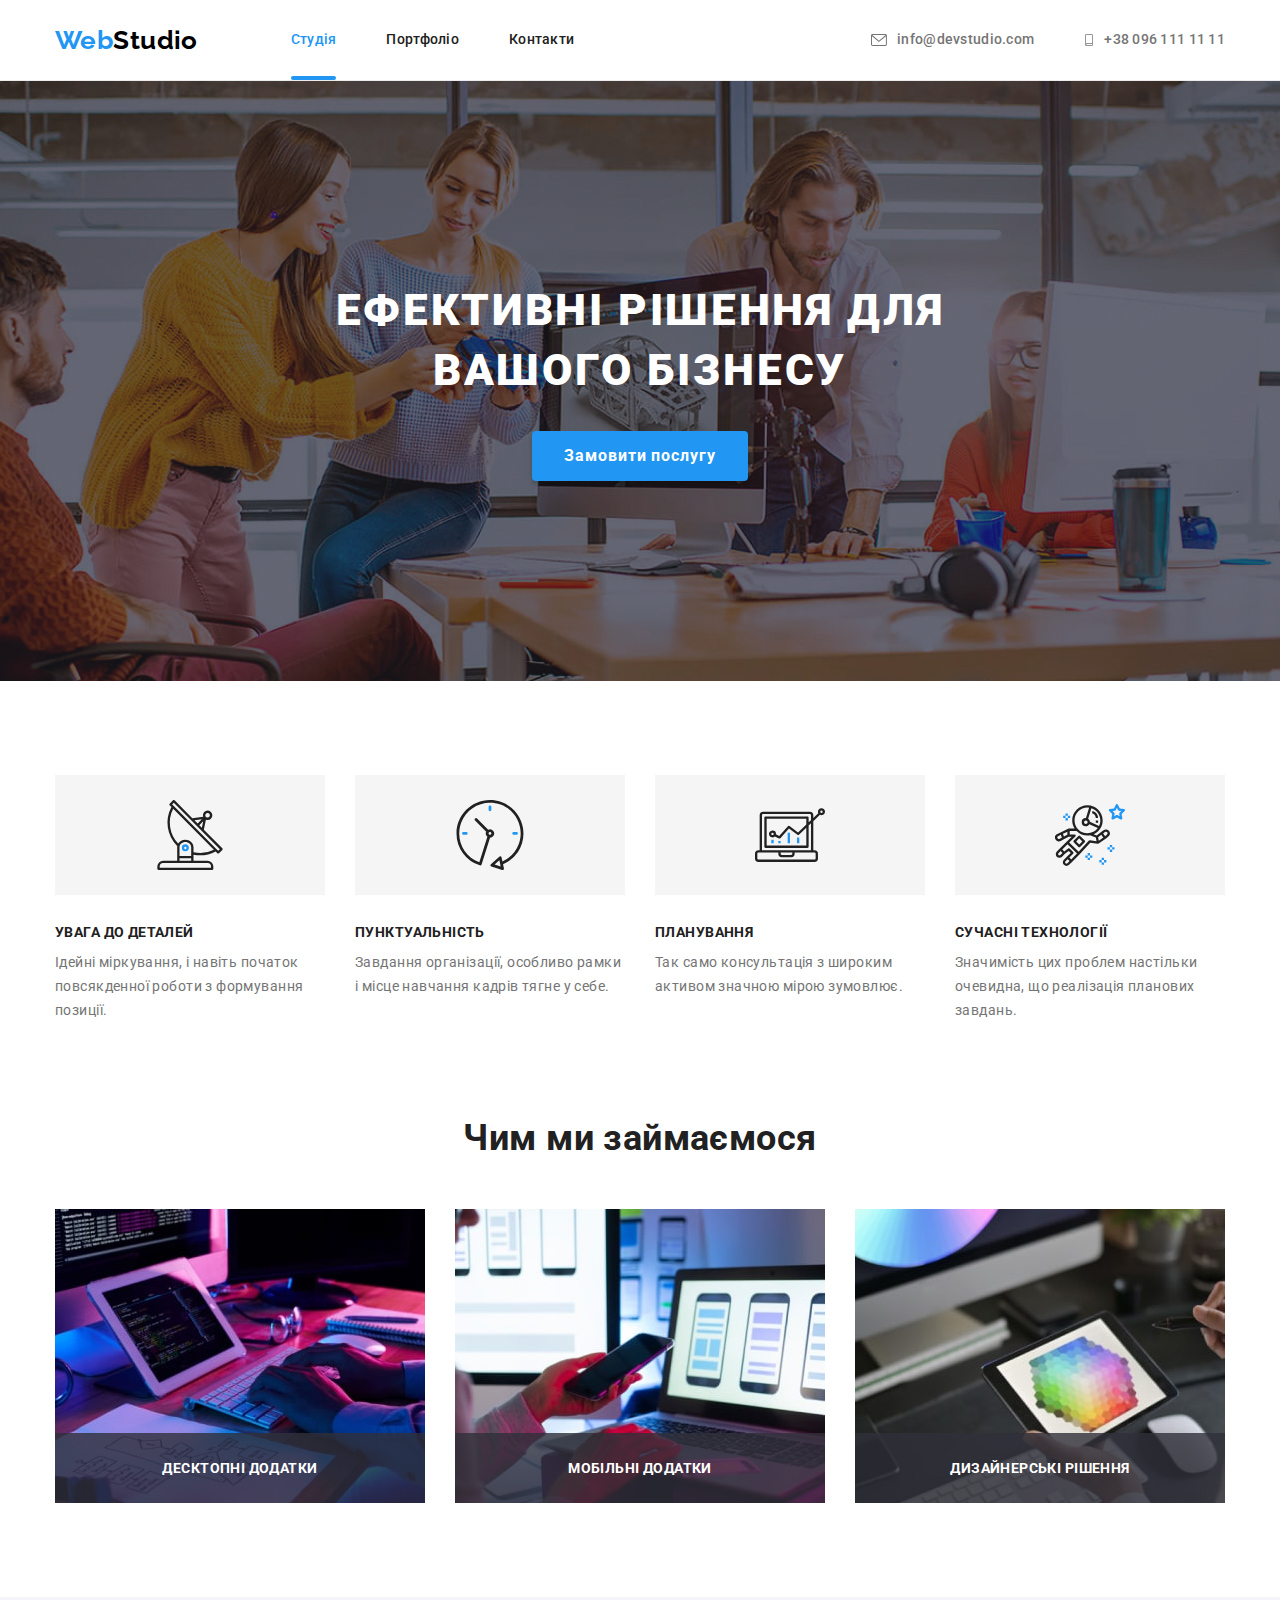
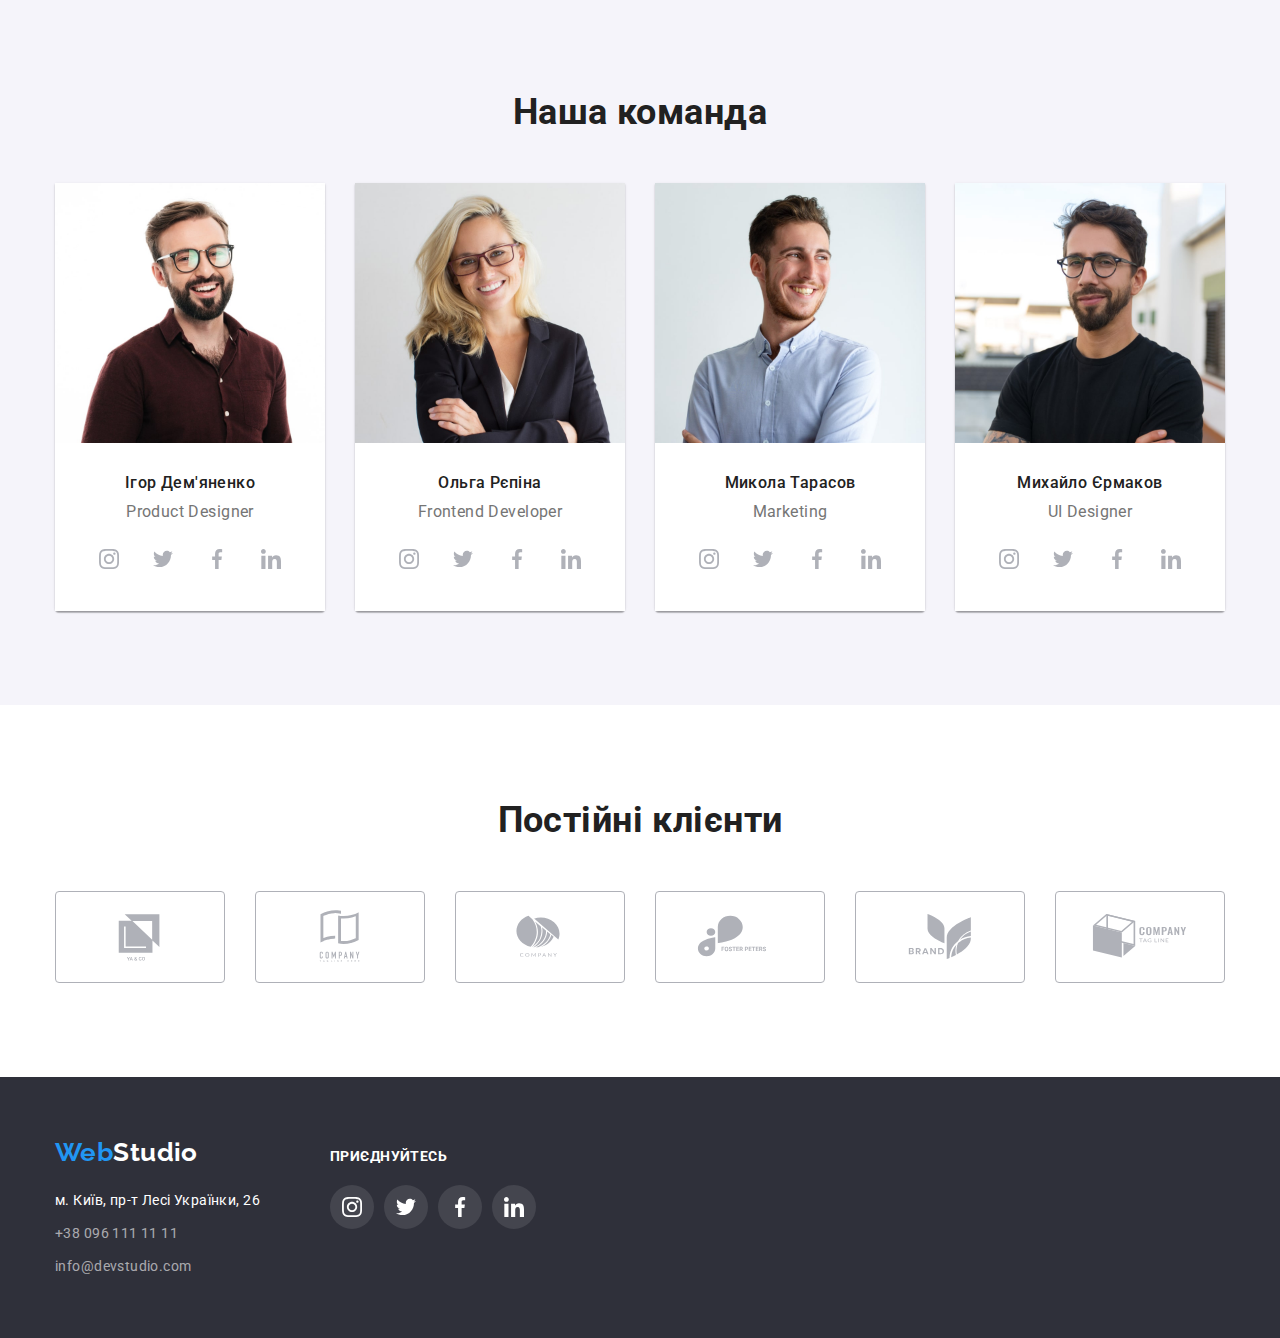
==== index.html @ b25324fd "initial commit" ====
<!DOCTYPE html>
<html lang="uk">
  <head>
    <meta charset="UTF-8" />
    <meta http-equiv="X-UA-Compatible" content="IE=edge" />
    <meta name="viewport" content="width=device-width, initial-scale=1.0" />
    <title>Студія</title>
    <link
      rel="stylesheet"
      href="https://cdnjs.cloudflare.com/ajax/libs/modern-normalize/1.0.0/modern-normalize.min.css"
    />
    <link rel="stylesheet" href="./css/styles.css" />
    <link
      href="https://fonts.googleapis.com/css2?family=Raleway:wght@700&family=Roboto:wght@400;500;700;900&display=swap"
      rel="stylesheet"
    />
  </head>

  <body>
    <header>
      <div class="container common-head">
        <a href="./index.html" class="logo"
          >Web<span class="logo-studio">Studio</span></a
        >

        <nav>
          <ul class="site-nav list">
            <li class="nav-item">
              <a href="./index.html" class="nav-elements current">Студія</a>
            </li>
            <li class="nav-item">
              <a href="./portfolio.html" class="nav-elements">Портфоліо</a>
            </li>
            <li class="nav-item">
              <a href="" class="nav-elements">Контакти</a>
            </li>
          </ul>
        </nav>
        <ul class="head-contacts list">
          <li class="contact-item">
            <a href="mailto:info@devstudio.com" class="nav-elements">
              <svg class="icon-mail" width="16" >
                <use
                  href="./images/icons.svg/symbol-defs.svg#icon-envelopeopti"
                /></svg
              >info@devstudio.com
            </a>
          </li>
          <li class="contact-item">
            <a href="tel:+380961111111" class="nav-elements">
              <svg class="icon-tel" width="10" >
                <use
                  href="./images/icons.svg/symbol-defs.svg#icon-smartphoneopti"
                ></use></svg
              >+38 096 111 11 11</a
            >
          </li>
        </ul>
      </div>
    </header>

    <main>
      <section class="headline">
        <div class="container">
          <h1 class="title">Ефективні рішення для вашого бізнесу</h1>
          <button data-modal-open type="button" class="order-btn">Замовити послугу</button>
        </div>
      </section>
<div data-modal class="backdrop is-hidden">
  <div class="modal">
    <button data-modal-close type="button" class="close-btn">
      <svg class="close-icon" width="18" heigth="18">
      <use href="./images/icons.svg/symbol-defs.svg#icon-close-blackopti"/></svg>
    </button>
  </div>
</div>

      <section class="section">
        <div class="container">
          <h2 class="hidden-title">Особливості</h2>
          <ul class="our-features list">
            <li class="feature antenna">
              <h3 class="title">УВАГА ДО ДЕТАЛЕЙ</h3>
              <p class="desr">
                Ідейні міркування, і навіть початок повсякденної роботи з
                формування позиції.
              </p>
            </li>
            <li class="feature clock">
              <h3 class="title">ПУНКТУАЛЬНІСТЬ</h3>
              <p class="desr">
                Завдання організації, особливо рамки і місце навчання кадрів
                тягне у себе.
              </p>
            </li>
            <li class="feature diagram">
              <h3 class="title">ПЛАНУВАННЯ</h3>
              <p class="desr">
                Так само консультація з широким активом значною мірою зумовлює.
              </p>
            </li>
            <li class="feature astronaut">
              <h3 class="title">СУЧАСНІ ТЕХНОЛОГІЇ</h3>
              <p class="desr">
                Значимість цих проблем настільки очевидна, що реалізація
                планових завдань.
              </p>
            </li>
          </ul>
        </div>
      </section>
      <section class="desc-doing section">
        <div class="container">
          <h2 class="title">Чим ми займаємося</h2>
          <ul class="doing-item list">
            <li class="img">
              <img src="./images/img-min.jpg" alt="Coding" width="370" />
              <p class="doing-item-descr">Десктопні Додатки</p>
            </li>
            <li class="img">
              <img src="./images/img(1)-min.jpg" alt="Markup" width="370" />
              <p class="doing-item-descr">Мобільні додатки</p>
            </li>
            <li class="img">
              <img
                src="./images/img(2)-min.jpg"
                alt="Web designing"
                width="370"
              />
              <p class="doing-item-descr">Дизайнерські рішення</p>
            </li>
          </ul>
        </div>
      </section>
      <section class="team section">
        <div class="container">
          <h2 class="title">Наша команда</h2>
          <ul class="common-team list">
            <li class="one-of">
              <img
                src="./images/team-min.jpg"
                alt="Ihor Demyanenko"
                width="270"
              />
              <div class="person">
                <h3 class="name">Ігор Дем'яненко</h3>
                <p class="job">Product Designer</p>
                <ul class="list-icons">
                  <li class="icon">
                    <a href="" class="link-network"
                      ><svg class="icon-network" width="20" >
                        <use
                          href="./images/icons.svg/symbol-defs.svg#icon-instagramopti"
                        /></svg
                    ></a>
                  </li>
                  <li class="icon">
                    <a href="" class="link-network"
                      ><svg class="icon-network" width="20" >
                        <use
                          href="./images/icons.svg/symbol-defs.svg#icon-twitteropti"
                        ></use></svg
                    ></a>
                  </li>
                  <li class="icon">
                    <a href="" class="link-network"
                      ><svg class="icon-network" width="20" >
                        <use
                          href="./images/icons.svg/symbol-defs.svg#icon-facebookopti"
                        ></use></svg
                    ></a>
                  </li>
                  <li class="icon">
                    <a href="" class="link-network"
                      ><svg class="icon-network" width="20">
                        <use
                          href="./images/icons.svg/symbol-defs.svg#icon-linkedinopti"
                        ></use></svg
                    ></a>
                  </li>
                </ul>
              </div>
            </li>
            <li class="one-of">
              <img src="./images/team1-min.jpg" alt="Olga Repina" width="270" />
              <div class="person">
                <h3 class="name">Ольга Рєпіна</h3>
                <p class="job">Frontend Developer</p>
                <ul class="list-icons">
                  <li class="icon">
                    <a href="" class="link-network"
                      ><svg class="icon-network" width="20" >
                        <use
                          href="./images/icons.svg/symbol-defs.svg#icon-instagramopti"
                        /></svg
                    ></a>
                  </li>
                  <li class="icon">
                    <a href="" class="link-network"
                      ><svg class="icon-network" width="20" >
                        <use
                          href="./images/icons.svg/symbol-defs.svg#icon-twitteropti"
                        ></use></svg
                    ></a>
                  </li>
                  <li class="icon">
                    <a href="" class="link-network"
                      ><svg class="icon-network" width="20" >
                        <use
                          href="./images/icons.svg/symbol-defs.svg#icon-facebookopti"
                        ></use></svg
                    ></a>
                  </li>
                  <li class="icon">
                    <a href="" class="link-network"
                      ><svg class="icon-network" width="20" >
                        <use
                          href="./images/icons.svg/symbol-defs.svg#icon-linkedinopti"
                        ></use></svg
                    ></a>
                  </li>
                </ul>
              </div>
            </li>
            <li class="one-of">
              <img
                src="./images/team2-min.jpg"
                alt="Mykola Tarasov"
                width="270"
              />
              <div class="person">
                <h3 class="name">Микола Тарасов</h3>
                <p class="job">Marketing</p>
                <ul class="list-icons">
                  <li class="icon">
                    <a href="" class="link-network"
                      ><svg class="icon-network" width="20" >
                        <use
                          href="./images/icons.svg/symbol-defs.svg#icon-instagramopti"
                        /></svg
                    ></a>
                  </li>
                  <li class="icon">
                    <a href="" class="link-network"
                      ><svg class="icon-network" width="20">
                        <use
                          href="./images/icons.svg/symbol-defs.svg#icon-twitteropti"
                        ></use></svg
                    ></a>
                  </li>
                  <li class="icon">
                    <a href="" class="link-network"
                      ><svg class="icon-network" width="20" >
                        <use
                          href="./images/icons.svg/symbol-defs.svg#icon-facebookopti"
                        ></use></svg
                    ></a>
                  </li>
                  <li class="icon">
                    <a href="" class="link-network"
                      ><svg class="icon-network" width="20" >
                        <use
                          href="./images/icons.svg/symbol-defs.svg#icon-linkedinopti"
                        ></use></svg
                    ></a>
                  </li>
                </ul>
              </div>
            </li>
            <li class="one-of">
              <img
                src="./images/team3-min.jpg"
                alt="Mykhailo Yermakov"
                width="270"
              />
              <div class="person">
                <h3 class="name">Михайло Єрмаков</h3>
                <p class="job">UI Designer</p>
                <ul class="list-icons">
                  <li class="icon">
                    <a href="" class="link-network"
                      ><svg class="icon-network" width="20" >
                        <use
                          href="./images/icons.svg/symbol-defs.svg#icon-instagramopti"
                        /></svg
                    ></a>
                  </li>
                  <li class="icon">
                    <a href="" class="link-network"
                      ><svg class="icon-network" width="20" >
                        <use
                          href="./images/icons.svg/symbol-defs.svg#icon-twitteropti"
                        ></use></svg
                    ></a>
                  </li>
                  <li class="icon">
                    <a href="" class="link-network"
                      ><svg class="icon-network" width="20" >
                        <use
                          href="./images/icons.svg/symbol-defs.svg#icon-facebookopti"
                        ></use></svg
                    ></a>
                  </li>
                  <li class="icon">
                    <a href="" class="link-network"
                      ><svg class="icon-network" width="20" >
                        <use
                          href="./images/icons.svg/symbol-defs.svg#icon-linkedinopti"
                        ></use></svg
                    ></a>
                  </li>
                </ul>
              </div>
            </li>
          </ul>
        </div>
      </section>
      <section class="companies section">
        <div class="container">
        <h2 class="title">Постійні клієнти</h2>
          <ul class="common-companies">
            <li class="company">
              <a href="" class="link-company"
                ><svg class="logo-company" width="106" >
                  <use
                    href="./images/icons.svg/symbol-defs.svg#icon-Logoopti"
                  /></svg
              ></a>
            </li>
            <li class="company">
              <a href="" class="link-company"
                ><svg class="logo-company" width="106" >
                  <use
                    href="./images/icons.svg/symbol-defs.svg#icon-Logo1opti"
                  /></svg
              ></a>
            </li>
            <li class="company">
              <a href="" class="link-company"
                ><svg class="logo-company" width="106" >
                  <use
                    href="./images/icons.svg/symbol-defs.svg#icon-Logo2opti"
                  /></svg
              ></a>
            </li>
            <li class="company">
              <a href="" class="link-company"
                ><svg class="logo-company" width="106" >
                  <use
                    href="./images/icons.svg/symbol-defs.svg#icon-Logo3opti"
                  /></svg
              ></a>
            </li>
            <li class="company">
              <a href="" class="link-company"
                ><svg class="logo-company" width="106" >
                  <use
                    href="./images/icons.svg/symbol-defs.svg#icon-Logo4opti"
                  /></svg
              ></a>
            </li>
            <li class="company">
              <a href="" class="link-company"
                ><svg class="logo-company" width="106" >
                  <use
                    href="./images/icons.svg/symbol-defs.svg#icon-Logo5opti"
                  /></svg
              ></a>
            </li>
          </ul>
        </div>
      </section>
    </main>
    <footer class="footer-contacts">
      <div class="container footer">
        <div>
          <a href="./index.html" class="logo"
            >Web<span class="logo-studio-foot">Studio</span></a
          >
          <address class="common-contacts footer">
            <ul class="contacts">
              <li class="item">
                <a
                  href="https://goo.gl/maps/SLytjCsaKBYsRHtB6"
                  class="contact address"
                  >м. Київ, пр-т Лесі Українки, 26</a
                >
              </li>
              <li class="item">
                <a href="tel:+380961111111" class="contact"
                  >+38 096 111 11 11</a
                >
              </li>
              <li class="item">
                <a href="mailto:info@devstudio.com" class="contact"
                  >info@devstudio.com</a
                >
              </li>
            </ul>
          </address>
        </div>
        <div class="footer-networks">
          <p class="title">Приєднуйтесь</p>
          <ul class="footer-list-items">
            <li class="footer-item insta">
              <a href="" class="footer-link-network"
                ><svg class="icon-network" width="20" >
                  <use
                    href="./images/icons.svg/symbol-defs.svg#icon-instagramopti"
                  ></use></svg
              ></a>
            </li>
            <li class="footer-item twitter">
              <a href="" class="footer-link-network"
                ><svg class="icon-network" width="20" >
                  <use
                    href="./images/icons.svg/symbol-defs.svg#icon-twitteropti"
                  ></use></svg
              ></a>
            </li>
            <li class="footer-item facebook">
              <a href="" class="footer-link-network"
                ><svg class="icon-network" width="20" >
                  <use
                    href="./images/icons.svg/symbol-defs.svg#icon-facebookopti"
                  ></use></svg
              ></a>
            </li>
            <li class="footer-item linkedin">
              <a href="" class="footer-link-network"
                ><svg class="icon-network" width="20" >
                  <use
                    href="./images/icons.svg/symbol-defs.svg#icon-linkedinopti"
                  ></use></svg
              ></a>
            </li>
          </ul>
        </div>
      </div>
    </footer>
    <script src="./js/modal.js"></script>
  </body>
</html>
---- css/styles.css ----
html {
  box-sizing: border-box;
}
*,
*::before,
*::after {
  box-sizing: inherit;
}
:root {
  --base-color: #212121;
  --active-color: #2196f3;
  --desrp-color: #757575;
  --base-background-color: #f5f5f5;
  --special-backsround-color: #2f303a;
  --employee-background-color: #f5f4fa;
  --logo-studio-color: #000000;
  --white-text-color: #ffffff;
  --white-translucent-color: rgba(255, 255, 255, 0.6);
  --order-background-color: #188ce8;
  --border-color: #ececec;
  --icons-noactive-color: #afb1b8;
}
body {
  margin: 0;

  font-family: "Roboto", sans-serif;
  font-size: 14px;
  letter-spacing: 0.03em;
  line-height: 1.2;
  font-style: normal;
  color: var(--base-color);
  background-color: var(--white-text-color);
}
.container {
  width: 1200px;
  padding-left: 15px;
  padding-right: 15px;
  margin: 0 auto;
  /* outline: 3px solid #000000; */
}
.section {
  padding-top: 94px;
  padding-bottom: 94px;
}
h1,
h2,
h3,
ul,
p {
  margin: 0;
  padding: 0;

  list-style: none;
}
img {
  display: block;
  max-width: 100%;
  height: auto;
}
.container.common-head {
  display: flex;
  align-items: center;
}
header {
  border-bottom: 1px solid var(--border-color);
}
.logo {
  margin-right: 93px;

  text-decoration: none;
  color: var(--active-color);
  font-family: "Raleway";
  font-weight: 700;
  font-size: 26px;
  line-height: 1.19;
}
.logo-studio {
  color: var(--logo-studio-color);
}
.logo-studio-foot {
  color: var(--white-text-color);
}
.site-nav {
  display: flex;
  font-weight: 500;
  letter-spacing: 0.02em;
  line-height: 1.14;
}
.nav-item:not(:last-child) {
  margin-right: 50px;
}

.head-contacts {
  display: flex;
  margin-left: auto;

  font-weight: 500;
  line-height: 1.14;
  letter-spacing: 0.02em;
}
.head-contacts .contact-item:not(:last-child) {
  margin-right: 50px;
}
.nav-elements {
  display: block;
  padding-top: 32px;
  padding-bottom: 32px;
  text-decoration: none;
  color: var(--base-color);
  transition: color 250ms cubic-bezier(0.4, 0, 0.2, 1);
}
.site-nav .nav-elements.current {
  color: var(--active-color);
  position: relative;
}
.site-nav .nav-elements.current::after {
  position: absolute;
  left: 0;
  bottom: 0;
  content: "";
  background: var(--active-color);
  width: 100%;
  height: 4px;
  border-radius: 2px;
}
.head-contacts .nav-elements {
  color: var(--desrp-color);
}
.contact-item .nav-elements {
  display: flex;
  align-items: center;
}
.icon-mail,
.icon-tel {
  height: 12px;
  margin-right: 10px;
  fill: currentColor;
}

.nav-elements:hover,
.nav-elements:focus {
  color: var(--active-color);
}
.headline {
  padding-top: 200px;
  padding-bottom: 200px;
  max-width: 1600px;
  height: 600px;
  margin: 0 auto;
  text-align: center;

  background-color: var(--special-backsround-color);

  background-image: linear-gradient(
      to right,
      rgba(47, 48, 58, 0.4),
      rgba(47, 48, 58, 0.4)
    ),
    url(../images/bg.jpg);
  background-repeat: no-repeat;
  background-position: center;
  background-size: cover;
}

.headline .title {
  margin: 0;
  margin-bottom: 30px;
  margin-right: auto;
  margin-left: auto;
  width: 696px;

  color: var(--white-text-color);
  font-weight: 900;
  font-size: 44px;
  line-height: 1.36;
  letter-spacing: 0.06em;
  text-transform: uppercase;
}
.headline .order-btn {
  background-color: var(--active-color);
  color: var(--white-text-color);
  width: 216px;
  height: 50px;
  font-weight: 700;
  font-size: 16px;
  line-height: 1.875;
  letter-spacing: 0.06em;
  cursor: pointer;
  box-shadow: 0px 4px 4px rgba(0, 0, 0, 0.15);
  border-radius: 4px;
  border: none;
  transition: background-color 250ms cubic-bezier(0.4, 0, 0.2, 1);
}
.headline .order-btn:hover,
.headline .order-btn:focus {
  background-color: var(--order-background-color);
}
.our-features {
  display: flex;
}

.feature {
  width: 270px;
}
.feature::before {
  display: block;
  margin-bottom: 30px;
  content: "";

  height: 120px;
  background-color: var(--base-background-color);
  background-repeat: no-repeat;

  background-position: center;
}
.feature.antenna::before {
  background-image: url(../images/icons.svg/antennaopti.svg);
}
.feature.clock::before {
  background-image: url(../images/icons.svg/clockopti.svg);
}
.feature.diagram::before {
  background-image: url(../images/icons.svg/diagramopti.svg);
}
.feature.astronaut::before {
  background-image: url(../images/icons.svg/astronautopti.svg);
}
.feature:not(:last-child) {
  margin-right: 30px;
}
.our-features .title {
  margin-bottom: 10px;
  font-size: 14px;
  font-weight: 700;
  line-height: 1.14;
  text-transform: uppercase;
}
.our-features .desr {
  color: var(--desrp-color);
  line-height: 1.71;
}

/* doing */

.desc-doing {
  padding-top: 0;
}
.desc-doing .title {
  margin-bottom: 50px;

  font-weight: 700;
  font-size: 36px;
  line-height: 42px;
  text-align: center;
}

.doing-item {
  display: flex;
  position: relative;
}
.doing-item .img:not(:last-child) {
  margin-right: 30px;
}
.doing-item-descr {
  margin: 0 auto;
  padding-top: 27px;
  padding-bottom: 27px;
  display: block;
  max-width: 370px;
  position: absolute;
  bottom: 0;
  width: 100%;

  font-style: normal;
  font-weight: 700;
  color: var(--white-text-color);
  line-height: calc(16 / 14);
  text-align: center;

  text-transform: uppercase;

  background: rgba(47, 48, 58, 0.8);
}

/* team */
.team {
  text-align: center;
  background-color: var(--employee-background-color);
}
.team .title {
  margin-bottom: 50px;

  font-weight: 700;
  font-size: 36px;
  line-height: 42px;
}
.common-team {
  display: flex;
}
.common-team .one-of {
  width: 270px;
  box-shadow: 0px 1px 3px rgba(0, 0, 0, 0.12), 0px 1px 1px rgba(0, 0, 0, 0.14),
    0px 2px 1px rgba(0, 0, 0, 0.2);
  border-radius: 0px 0px 4px 4px;
}
.common-team .one-of:not(:last-child) {
  margin-right: 30px;
}
.person {
  padding-top: 30px;
  padding-bottom: 30px;
  background-color: var(--white-text-color);
}
.person .name {
  margin-bottom: 10px;
  font-weight: 500;
  font-size: 16px;
  line-height: 1.1875;
}
.person .job {
  margin-bottom: 16px;
  font-size: 16px;
  line-height: 1.1875;
  color: var(--desrp-color);
}
.list-icons {
  padding: 0 32px;
  display: flex;
  justify-content: space-between;
}
.list-icons .icon {
  height: 44px;
  width: 44px;
}
.link-network {
  width: 100%;
  height: 100%;
  display: flex;
  justify-content: center;
  align-items: center;
  text-decoration: none;
  color: var(--icons-noactive-color);
  border-radius: 50%;
  transition: color 250ms cubic-bezier(0.4, 0, 0.2, 1), background-color 250ms cubic-bezier(0.4, 0, 0.2, 1);
}
.icon-network {
  height: 20px;
  align-items: center;
  fill: currentColor;
}
.link-network:hover,
.link-network:focus {
  background-color: var(--active-color);
  color: var(--white-text-color);
}

.common-companies {
  display: flex;
  justify-content: space-between;
}
.companies .title {
  text-align: center;
  margin-bottom: 50px;

  font-weight: 700;
  font-size: 36px;
  line-height: 42px;
}
.company {
  width: 170px;
  height: 92px;
}
.company .link-company {
  display: flex;
  align-items: center;
  justify-content: center;
  width: 100%;
  height: 100%;
  border: 1px solid #afb1b8;
  border-radius: 4px;
  color: var(--icons-noactive-color);
  transition: color 250ms cubic-bezier(0.4, 0, 0.2, 1), border-color 250ms cubic-bezier(0.4, 0, 0.2, 1);

}
.company .link-company:hover,
.company .link-company:focus {
  color: var(--active-color);
  border-color: var(--active-color);
}

.logo-company {
  height: 60px;
  width: 106px;
  fill: currentColor;
  transition: fill 250ms cubic-bezier(0.4, 0, 0.2, 1);
}


/* footer */

.footer-contacts {
  padding-top: 60px;
  padding-bottom: 60px;
  color: var(--white-text-color);
  background-color: var(--special-backsround-color);
  line-height: 1.71;
}
.container.footer {
  display: flex;
  align-items: baseline;
}
.footer .logo {
  margin-right: 0;
}
.common-contacts.footer {
  margin-top: 20px;
}
.footer-contacts .contact {
  text-decoration: none;
  color: var(--white-translucent-color);
  font-style: normal;
}
.contacts .item:not(:last-child) {
  margin-bottom: 9px;
}
.contact.address {
  color: var(--headline-text-colorhead);
}

.footer-list-items {
  display: flex;
  margin-top: 20px;
}
.footer-item {
  color: inherit;
  fill: inherit;
}
.footer-networks {
  margin-right: auto;
  margin-left: 70px;
  font-weight: 700;
  line-height: 1.14;
  text-transform: uppercase;
}
.footer-item {
  background: rgba(255, 255, 255, 0.1);
  height: 44px;
  width: 44px;
  border-radius: 50%;
}
.footer-item:not(:last-child) {
  margin-right: 10px;
}

.footer-link-network {
  width: 100%;
  height: 100%;
  color: inherit;
  fill: inherit;
  text-decoration: none;
  display: flex;
  align-items: center;
  justify-content: center;
  border-radius: 50%;
  transition: background-color 250ms cubic-bezier(0.4, 0, 0.2, 1);
}
.footer-link-network:hover,
.footer-link-network:focus {
  background-color: var(--active-color);
}
.icon-network {
  fill: currentColor;
}

/* filters */

.filters {
  margin-bottom: 50px;
  display: flex;
  justify-content: center;
}
.filters .item:not(:last-child) {
  margin-right: 8px;
}
.filters .el {
  padding: 6px 22px;
  cursor: pointer;
  font-family: inherit;
  font-size: 16px;
  line-height: 1.625;
  letter-spacing: 0.03em;
  text-align: center;
  border-radius: 4px;
  border-color: transparent;
  transition: background-color 250ms cubic-bezier(0.4, 0, 0.2, 1), color 250ms cubic-bezier(0.4, 0, 0.2, 1);
  

}
.filters .el:hover,
.filters .el:focus {
  background-color: var(--active-color);
  color: var(--white-text-color);
  box-shadow: 0px 3px 1px rgba(0, 0, 0, 0.1), 0px 1px 2px rgba(0, 0, 0, 0.08),
    0px 2px 2px rgba(0, 0, 0, 0.12);
}

/* projects */

.projects {
  display: flex;
  flex-wrap: wrap;
}
.projects .one-of {
  margin-right: 30px;
  margin-bottom: 30px;
  width: 370px;
  height: 404px;
}

.projects .one-of:nth-child(3n) {
  margin-right: 0;
}
.projects .one-of:nth-last-child(-n + 3) {
  margin-bottom: 0;
}
.projects-link {
  display: block;
  text-decoration: none;
  width: 100%;
  height: 100%;
  transition: box-shadow 250ms cubic-bezier(0.4, 0, 0.2, 1);
}
.projects-link:hover,
.projects-link:focus {
  box-shadow: 0px 1px 1px rgba(0, 0, 0, 0.12), 0px 4px 4px rgba(0, 0, 0, 0.06),
    1px 4px 6px rgba(0, 0, 0, 0.16);
}
.projects-img {
  position: relative;
  overflow: hidden;
}
.projects-overflow {
  display: block;
  position: absolute;
  top: 0;
  left: 0;
  padding: 63px 24px;
  width: 100%;
  height: 100%;
  transform: translateY(100%);

  font-size: 18px;
  line-height: calc(28 / 18);
  color: var(--white-text-color);
  background: rgba(33, 150, 243, 0.9);
  transition: transform 250ms cubic-bezier(0.4, 0, 0.2, 1);
  
}
.projects-link:hover .projects-overflow,
.projects-link:focus .projects-overflow {
  transform: translateY(0);
 
}
.projects .title {
  padding: 20px 24px;
  background-color: var(--white-text-color);
  border-left: 1px solid var(--border-color);
  border-right: 1px solid var(--border-color);
  border-bottom: 1px solid var(--border-color);
}
.projects-name {
  margin-bottom: 4px;
  font-weight: 700;
  font-size: 18px;
  line-height: 2;
  letter-spacing: 0.06em;
  color: var(--base-color);
}
.projects-descr {
  font-size: 16px;
  line-height: 1.875;
  color: var(--desrp-color);
}

.hidden-title {
  height: 0;

  visibility: hidden;
}

/* backdrop */

.backdrop {
  position: fixed;
  top: 0;
  left: 0;

  width: 100%;
  height: 100%;

  background-color: rgba(0, 0, 0, 0.2);
}
.backdrop.is-hidden {
  opacity: 0;
  pointer-events: none;
  visibility: hidden;
}
.modal {
  position: absolute;
  top: 50%;
  left: 50%;
  transform: translate(-50%, -50%);
  display: flex;
  justify-content: flex-end;

  width: 528px;
  height: 581px;

  background-color: var(--white-text-color);
  box-shadow: 0px 1px 3px rgba(0, 0, 0, 0.12), 0px 1px 1px rgba(0, 0, 0, 0.14),
    0px 2px 1px rgba(0, 0, 0, 0.2);
  border-radius: 4px;
}
.close-btn {
  margin-top: 8px;
  margin-right: 8px;
  display: flex;
  justify-content: center;
  align-items: center;
  height: 30px;
  width: 30px;
  border-radius: 50%;
  border: 1px solid rgba(0, 0, 0, 0.1);
}
.close-icon {
  fill: var(--logo-studio-color);
  height: 18px;
}
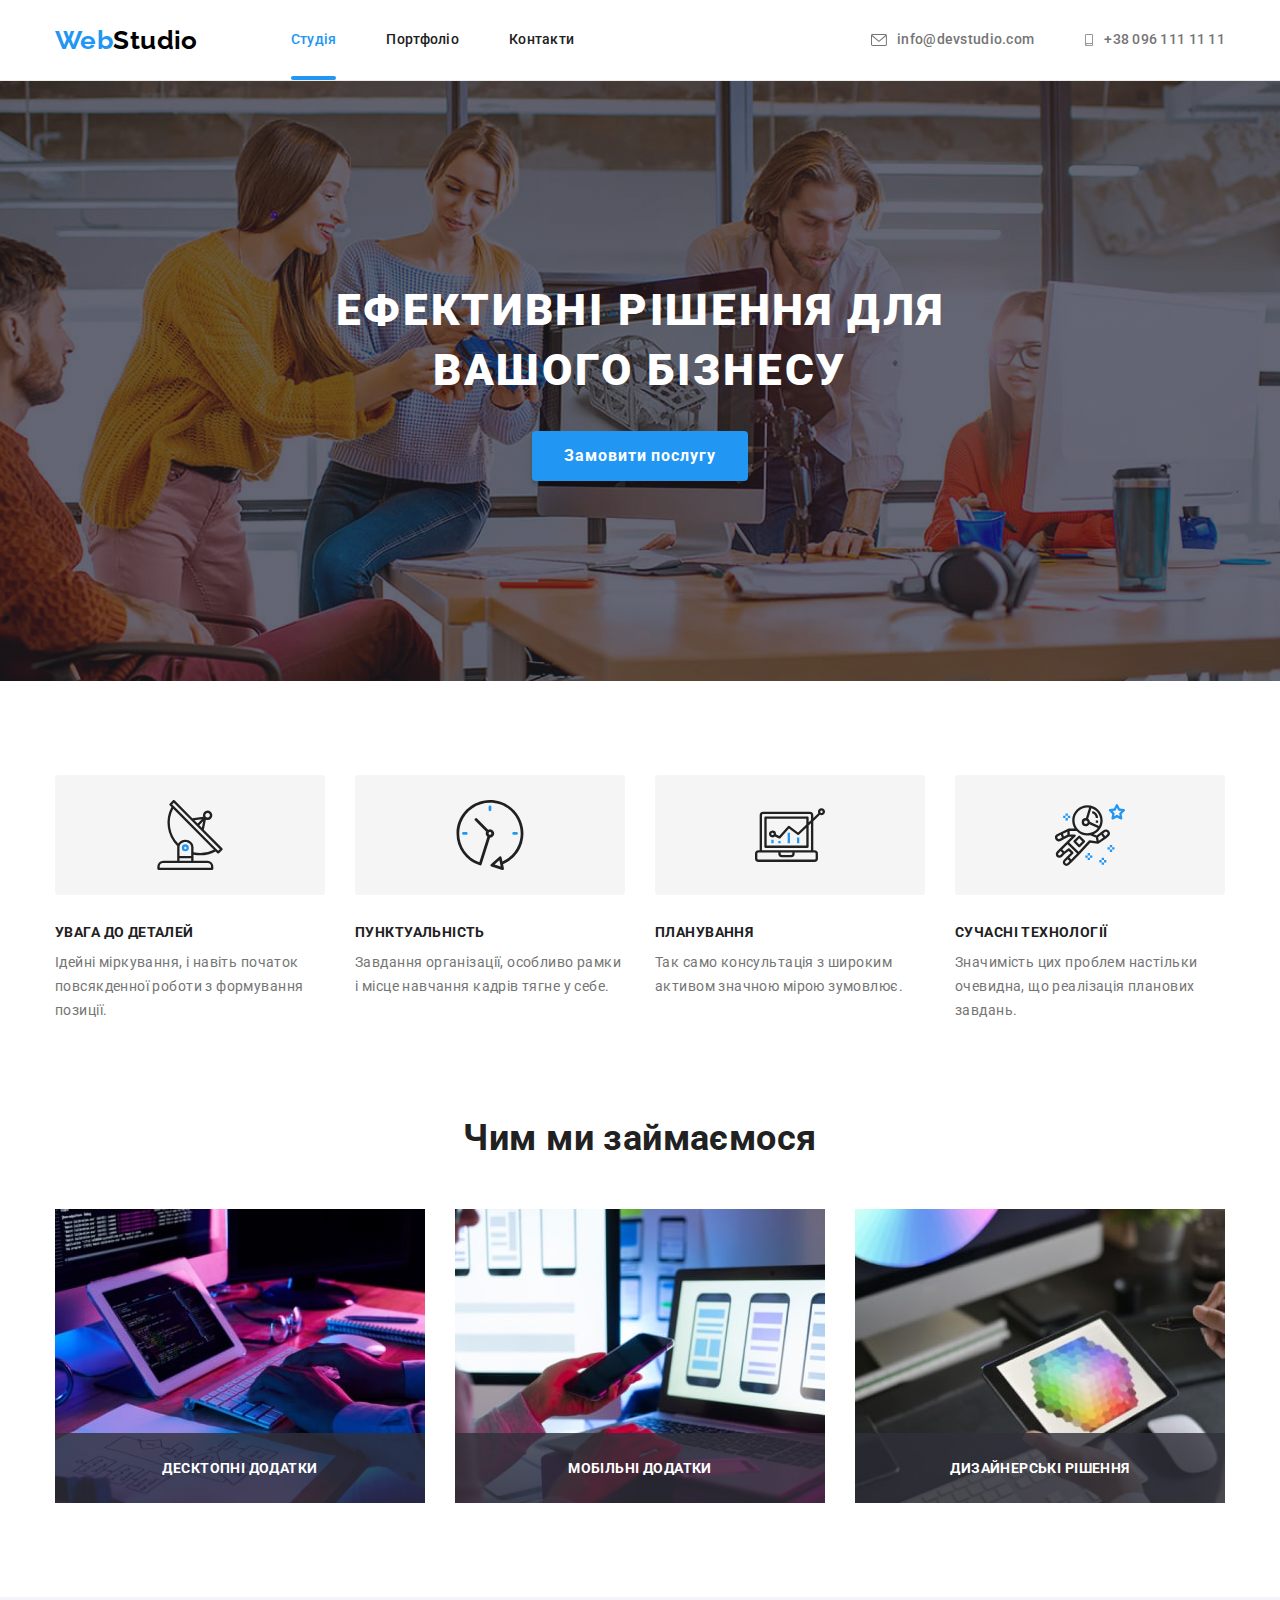
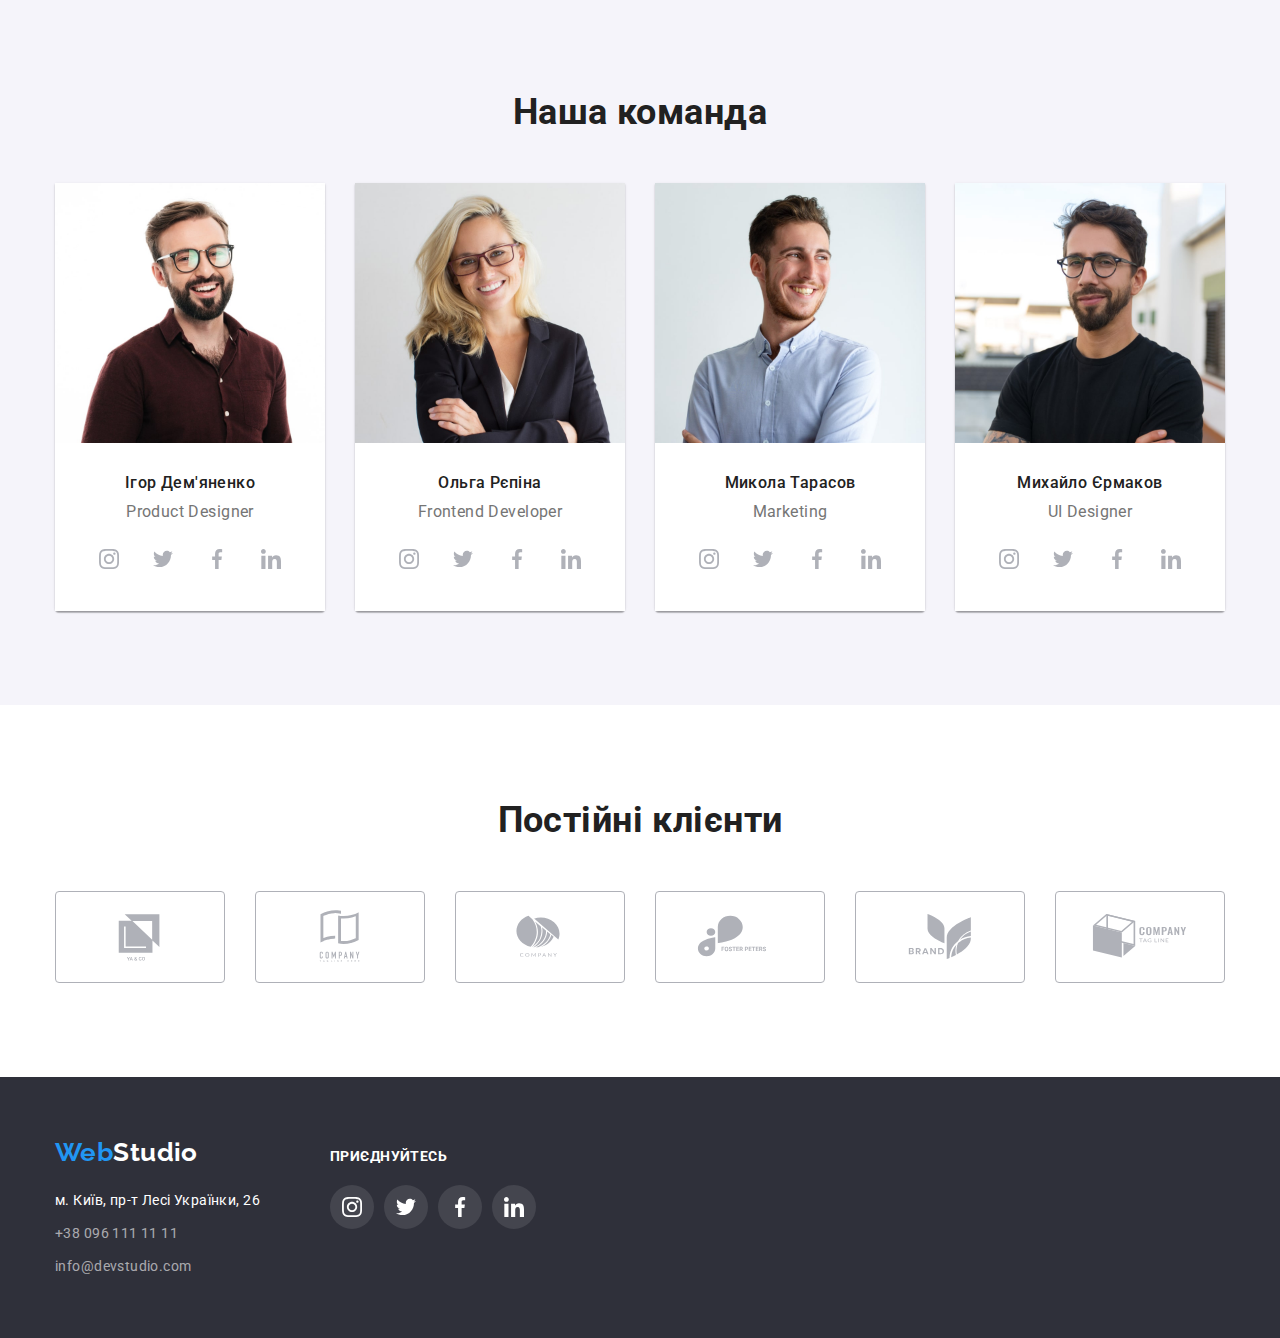
==== commit e2d9c65c: "taken into account comments after review" ====
--- a/index.html
+++ b/index.html
@@ -39,7 +39,7 @@
         <ul class="head-contacts list">
           <li class="contact-item">
             <a href="mailto:info@devstudio.com" class="nav-elements">
-              <svg class="icon-mail" width="16" >
+              <svg class="icon-mail" width="16">
                 <use
                   href="./images/icons.svg/symbol-defs.svg#icon-envelopeopti"
                 /></svg
@@ -48,7 +48,7 @@
           </li>
           <li class="contact-item">
             <a href="tel:+380961111111" class="nav-elements">
-              <svg class="icon-tel" width="10" >
+              <svg class="icon-tel" width="10">
                 <use
                   href="./images/icons.svg/symbol-defs.svg#icon-smartphoneopti"
                 ></use></svg
@@ -63,17 +63,22 @@
       <section class="headline">
         <div class="container">
           <h1 class="title">Ефективні рішення для вашого бізнесу</h1>
-          <button data-modal-open type="button" class="order-btn">Замовити послугу</button>
+          <button data-modal-open type="button" class="order-btn">
+            Замовити послугу
+          </button>
         </div>
       </section>
-<div data-modal class="backdrop is-hidden">
-  <div class="modal">
-    <button data-modal-close type="button" class="close-btn">
-      <svg class="close-icon" width="18" heigth="18">
-      <use href="./images/icons.svg/symbol-defs.svg#icon-close-blackopti"/></svg>
-    </button>
-  </div>
-</div>
+      <div data-modal class="backdrop is-hidden">
+        <div class="modal">
+          <button data-modal-close type="button" class="close-btn">
+            <svg class="close-icon" width="18" heigth="18">
+              <use
+                href="./images/icons.svg/symbol-defs.svg#icon-close-blackopti"
+              />
+            </svg>
+          </button>
+        </div>
+      </div>
 
       <section class="section">
         <div class="container">
@@ -148,7 +153,7 @@
                 <ul class="list-icons">
                   <li class="icon">
                     <a href="" class="link-network"
-                      ><svg class="icon-network" width="20" >
+                      ><svg class="icon-network" width="20">
                         <use
                           href="./images/icons.svg/symbol-defs.svg#icon-instagramopti"
                         /></svg
@@ -156,7 +161,7 @@
                   </li>
                   <li class="icon">
                     <a href="" class="link-network"
-                      ><svg class="icon-network" width="20" >
+                      ><svg class="icon-network" width="20">
                         <use
                           href="./images/icons.svg/symbol-defs.svg#icon-twitteropti"
                         ></use></svg
@@ -164,7 +169,7 @@
                   </li>
                   <li class="icon">
                     <a href="" class="link-network"
-                      ><svg class="icon-network" width="20" >
+                      ><svg class="icon-network" width="20">
                         <use
                           href="./images/icons.svg/symbol-defs.svg#icon-facebookopti"
                         ></use></svg
@@ -189,7 +194,7 @@
                 <ul class="list-icons">
                   <li class="icon">
                     <a href="" class="link-network"
-                      ><svg class="icon-network" width="20" >
+                      ><svg class="icon-network" width="20">
                         <use
                           href="./images/icons.svg/symbol-defs.svg#icon-instagramopti"
                         /></svg
@@ -197,7 +202,7 @@
                   </li>
                   <li class="icon">
                     <a href="" class="link-network"
-                      ><svg class="icon-network" width="20" >
+                      ><svg class="icon-network" width="20">
                         <use
                           href="./images/icons.svg/symbol-defs.svg#icon-twitteropti"
                         ></use></svg
@@ -205,7 +210,7 @@
                   </li>
                   <li class="icon">
                     <a href="" class="link-network"
-                      ><svg class="icon-network" width="20" >
+                      ><svg class="icon-network" width="20">
                         <use
                           href="./images/icons.svg/symbol-defs.svg#icon-facebookopti"
                         ></use></svg
@@ -213,7 +218,7 @@
                   </li>
                   <li class="icon">
                     <a href="" class="link-network"
-                      ><svg class="icon-network" width="20" >
+                      ><svg class="icon-network" width="20">
                         <use
                           href="./images/icons.svg/symbol-defs.svg#icon-linkedinopti"
                         ></use></svg
@@ -234,7 +239,7 @@
                 <ul class="list-icons">
                   <li class="icon">
                     <a href="" class="link-network"
-                      ><svg class="icon-network" width="20" >
+                      ><svg class="icon-network" width="20">
                         <use
                           href="./images/icons.svg/symbol-defs.svg#icon-instagramopti"
                         /></svg
@@ -250,7 +255,7 @@
                   </li>
                   <li class="icon">
                     <a href="" class="link-network"
-                      ><svg class="icon-network" width="20" >
+                      ><svg class="icon-network" width="20">
                         <use
                           href="./images/icons.svg/symbol-defs.svg#icon-facebookopti"
                         ></use></svg
@@ -258,7 +263,7 @@
                   </li>
                   <li class="icon">
                     <a href="" class="link-network"
-                      ><svg class="icon-network" width="20" >
+                      ><svg class="icon-network" width="20">
                         <use
                           href="./images/icons.svg/symbol-defs.svg#icon-linkedinopti"
                         ></use></svg
@@ -279,7 +284,7 @@
                 <ul class="list-icons">
                   <li class="icon">
                     <a href="" class="link-network"
-                      ><svg class="icon-network" width="20" >
+                      ><svg class="icon-network" width="20">
                         <use
                           href="./images/icons.svg/symbol-defs.svg#icon-instagramopti"
                         /></svg
@@ -287,7 +292,7 @@
                   </li>
                   <li class="icon">
                     <a href="" class="link-network"
-                      ><svg class="icon-network" width="20" >
+                      ><svg class="icon-network" width="20">
                         <use
                           href="./images/icons.svg/symbol-defs.svg#icon-twitteropti"
                         ></use></svg
@@ -295,7 +300,7 @@
                   </li>
                   <li class="icon">
                     <a href="" class="link-network"
-                      ><svg class="icon-network" width="20" >
+                      ><svg class="icon-network" width="20">
                         <use
                           href="./images/icons.svg/symbol-defs.svg#icon-facebookopti"
                         ></use></svg
@@ -303,7 +308,7 @@
                   </li>
                   <li class="icon">
                     <a href="" class="link-network"
-                      ><svg class="icon-network" width="20" >
+                      ><svg class="icon-network" width="20">
                         <use
                           href="./images/icons.svg/symbol-defs.svg#icon-linkedinopti"
                         ></use></svg
@@ -317,11 +322,11 @@
       </section>
       <section class="companies section">
         <div class="container">
-        <h2 class="title">Постійні клієнти</h2>
+          <h2 class="title">Постійні клієнти</h2>
           <ul class="common-companies">
             <li class="company">
               <a href="" class="link-company"
-                ><svg class="logo-company" width="106" >
+                ><svg class="logo-company" width="106">
                   <use
                     href="./images/icons.svg/symbol-defs.svg#icon-Logoopti"
                   /></svg
@@ -329,7 +334,7 @@
             </li>
             <li class="company">
               <a href="" class="link-company"
-                ><svg class="logo-company" width="106" >
+                ><svg class="logo-company" width="106">
                   <use
                     href="./images/icons.svg/symbol-defs.svg#icon-Logo1opti"
                   /></svg
@@ -337,7 +342,7 @@
             </li>
             <li class="company">
               <a href="" class="link-company"
-                ><svg class="logo-company" width="106" >
+                ><svg class="logo-company" width="106">
                   <use
                     href="./images/icons.svg/symbol-defs.svg#icon-Logo2opti"
                   /></svg
@@ -345,7 +350,7 @@
             </li>
             <li class="company">
               <a href="" class="link-company"
-                ><svg class="logo-company" width="106" >
+                ><svg class="logo-company" width="106">
                   <use
                     href="./images/icons.svg/symbol-defs.svg#icon-Logo3opti"
                   /></svg
@@ -353,7 +358,7 @@
             </li>
             <li class="company">
               <a href="" class="link-company"
-                ><svg class="logo-company" width="106" >
+                ><svg class="logo-company" width="106">
                   <use
                     href="./images/icons.svg/symbol-defs.svg#icon-Logo4opti"
                   /></svg
@@ -361,7 +366,7 @@
             </li>
             <li class="company">
               <a href="" class="link-company"
-                ><svg class="logo-company" width="106" >
+                ><svg class="logo-company" width="106">
                   <use
                     href="./images/icons.svg/symbol-defs.svg#icon-Logo5opti"
                   /></svg
@@ -404,7 +409,7 @@
           <ul class="footer-list-items">
             <li class="footer-item insta">
               <a href="" class="footer-link-network"
-                ><svg class="icon-network" width="20" >
+                ><svg class="icon-network" width="20">
                   <use
                     href="./images/icons.svg/symbol-defs.svg#icon-instagramopti"
                   ></use></svg
@@ -412,7 +417,7 @@
             </li>
             <li class="footer-item twitter">
               <a href="" class="footer-link-network"
-                ><svg class="icon-network" width="20" >
+                ><svg class="icon-network" width="20">
                   <use
                     href="./images/icons.svg/symbol-defs.svg#icon-twitteropti"
                   ></use></svg
@@ -420,7 +425,7 @@
             </li>
             <li class="footer-item facebook">
               <a href="" class="footer-link-network"
-                ><svg class="icon-network" width="20" >
+                ><svg class="icon-network" width="20">
                   <use
                     href="./images/icons.svg/symbol-defs.svg#icon-facebookopti"
                   ></use></svg
@@ -428,7 +433,7 @@
             </li>
             <li class="footer-item linkedin">
               <a href="" class="footer-link-network"
-                ><svg class="icon-network" width="20" >
+                ><svg class="icon-network" width="20">
                   <use
                     href="./images/icons.svg/symbol-defs.svg#icon-linkedinopti"
                   ></use></svg
--- a/css/styles.css
+++ b/css/styles.css
@@ -210,7 +210,7 @@
   height: 120px;
   background-color: var(--base-background-color);
   background-repeat: no-repeat;
-
+  border-radius: 4px;
   background-position: center;
 }
 .feature.antenna::before {
@@ -341,7 +341,8 @@
   text-decoration: none;
   color: var(--icons-noactive-color);
   border-radius: 50%;
-  transition: color 250ms cubic-bezier(0.4, 0, 0.2, 1), background-color 250ms cubic-bezier(0.4, 0, 0.2, 1);
+  transition: color 250ms cubic-bezier(0.4, 0, 0.2, 1),
+    background-color 250ms cubic-bezier(0.4, 0, 0.2, 1);
 }
 .icon-network {
   height: 20px;
@@ -379,8 +380,8 @@
   border: 1px solid #afb1b8;
   border-radius: 4px;
   color: var(--icons-noactive-color);
-  transition: color 250ms cubic-bezier(0.4, 0, 0.2, 1), border-color 250ms cubic-bezier(0.4, 0, 0.2, 1);
-
+  transition: color 250ms cubic-bezier(0.4, 0, 0.2, 1),
+    border-color 250ms cubic-bezier(0.4, 0, 0.2, 1);
 }
 .company .link-company:hover,
 .company .link-company:focus {
@@ -395,7 +396,6 @@
   transition: fill 250ms cubic-bezier(0.4, 0, 0.2, 1);
 }
 
-
 /* footer */
 
 .footer-contacts {
@@ -487,14 +487,15 @@
   cursor: pointer;
   font-family: inherit;
   font-size: 16px;
+  font-weight: 500;
   line-height: 1.625;
   letter-spacing: 0.03em;
   text-align: center;
   border-radius: 4px;
   border-color: transparent;
-  transition: background-color 250ms cubic-bezier(0.4, 0, 0.2, 1), color 250ms cubic-bezier(0.4, 0, 0.2, 1);
-  
-
+  transition: background-color 250ms cubic-bezier(0.4, 0, 0.2, 1),
+    color 250ms cubic-bezier(0.4, 0, 0.2, 1),
+    box-shadow 250ms cubic-bezier(0.4, 0, 0.2, 1);
 }
 .filters .el:hover,
 .filters .el:focus {
@@ -554,12 +555,10 @@
   color: var(--white-text-color);
   background: rgba(33, 150, 243, 0.9);
   transition: transform 250ms cubic-bezier(0.4, 0, 0.2, 1);
-  
 }
 .projects-link:hover .projects-overflow,
 .projects-link:focus .projects-overflow {
   transform: translateY(0);
- 
 }
 .projects .title {
   padding: 20px 24px;
@@ -599,11 +598,13 @@
   height: 100%;
 
   background-color: rgba(0, 0, 0, 0.2);
+  transform: scale(1, 1);
+  transition: transform 500ms;
 }
 .backdrop.is-hidden {
-  opacity: 0;
   pointer-events: none;
   visibility: hidden;
+  transform: scale(0, 0.8);
 }
 .modal {
   position: absolute;
